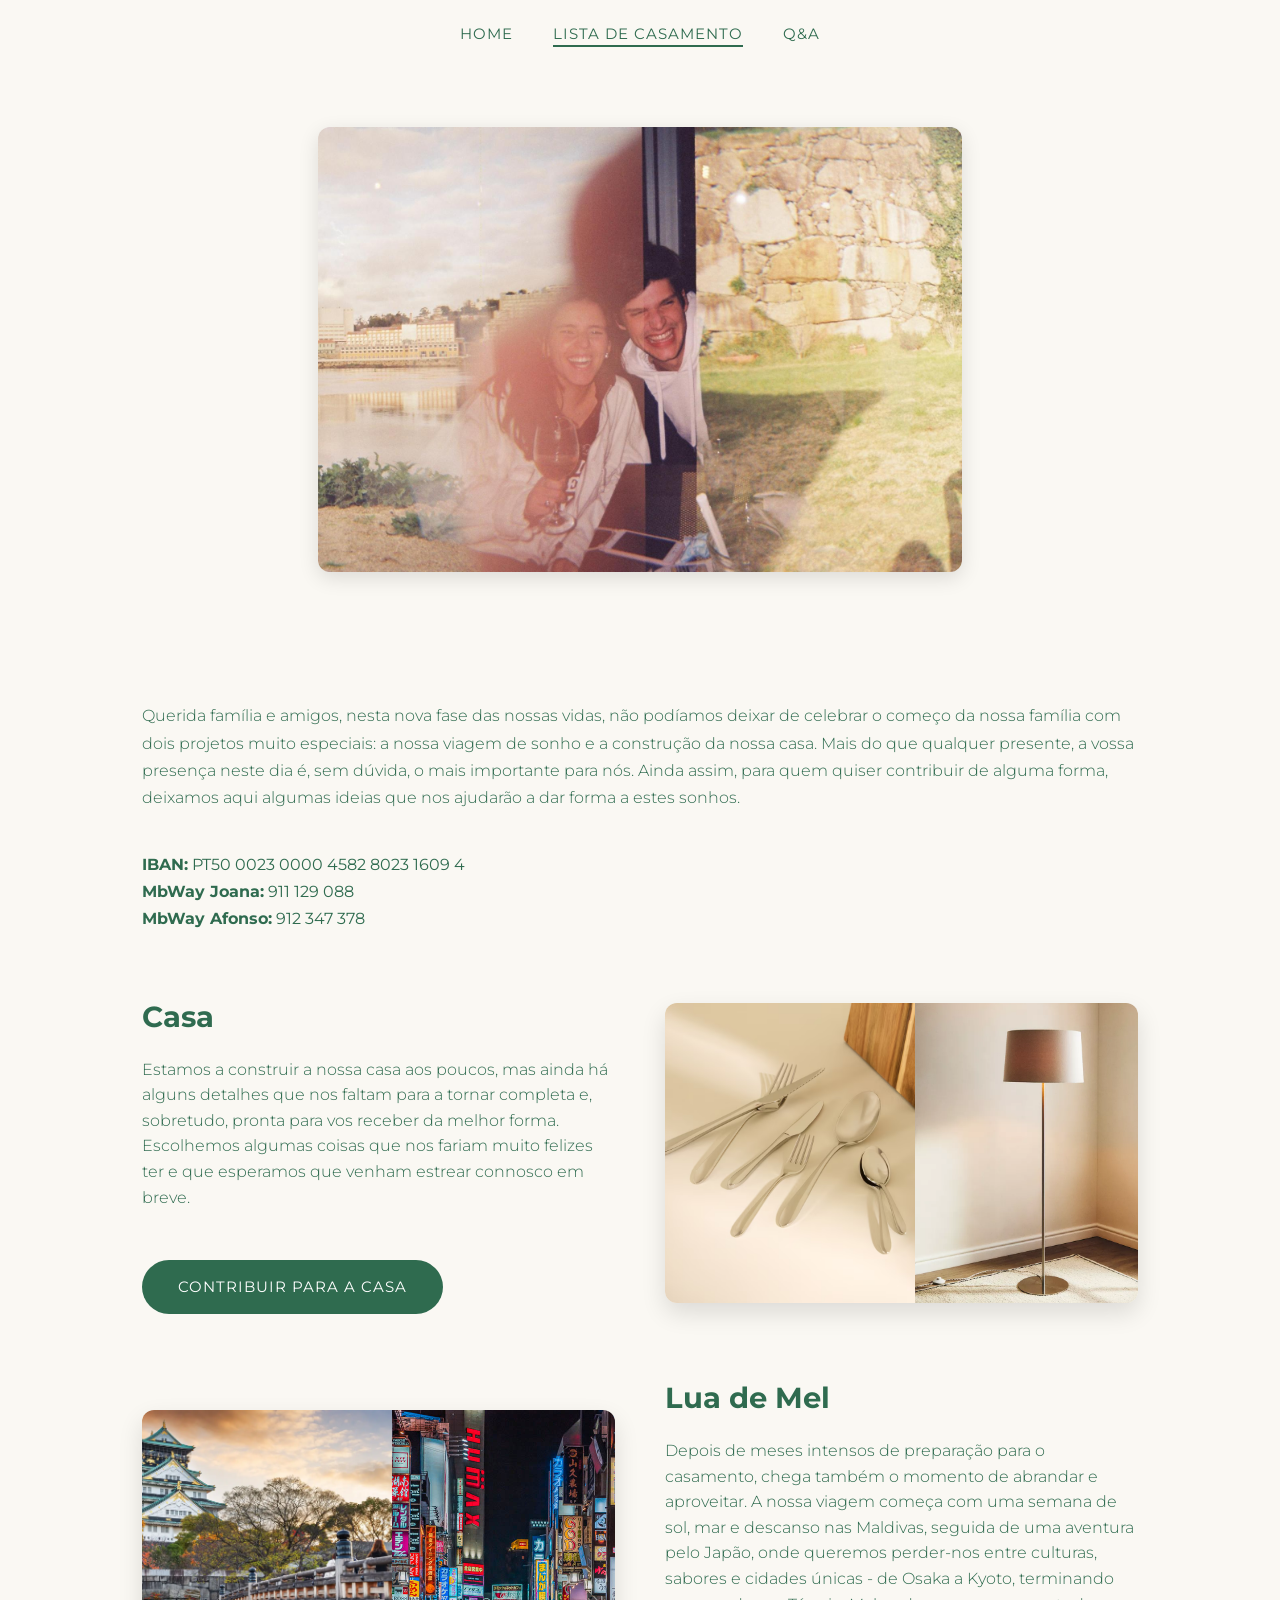
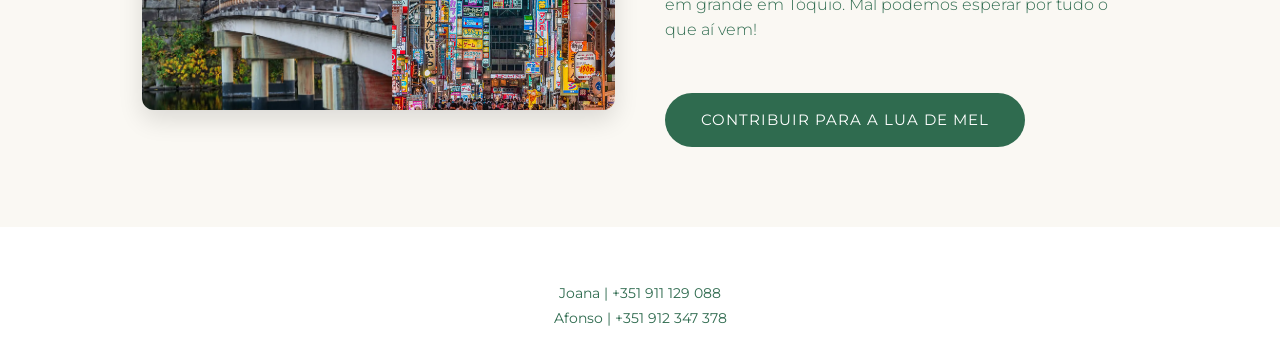
==== lista.html @ db582d2a "Add files via upload" ====
<!DOCTYPE html>
<html lang="pt">
<head>
  <meta charset="UTF-8">
  <meta name="viewport" content="width=device-width, initial-scale=1.0">
  <title>Joana & Afonso</title>

  <!-- Google Fonts -->
  <link href="https://fonts.googleapis.com/css2?family=Montserrat:wght@300;400;500&family=Playfair+Display:wght@400;600&display=swap" rel="stylesheet">
  <link href="https://fonts.googleapis.com/css2?family=Raleway:wght@400;700&display=swap" rel="stylesheet">


  <link rel="stylesheet" href="style.css">
</head>
<body>

<!-- MENU -->
<nav class="main-nav">
  <ul>
    <li><a href="index.html">Home</a></li>
    <li><a href="lista.html" class="active">Lista de Casamento</a></li>
    <li><a href="qa.html">Q&amp;A</a></li>
  </ul>
</nav>

<section class="gift-photos">
  <div class="photo-grid">
    <div class="photo-item">
      <img src="Imagens/jueafonso4.jpeg" alt="Joana e Afonso 1">
    </div>
  </div>
</section>

<section class="gift-list">

  <p class="gift-list-intro">
    Querida família e amigos, nesta nova fase das nossas vidas, não podíamos deixar de celebrar o começo da nossa família com dois projetos muito especiais: a nossa viagem de sonho e a construção da nossa casa.
    Mais do que qualquer presente, a vossa presença neste dia é, sem dúvida, o mais importante para nós.
    Ainda assim, para quem quiser contribuir de alguma forma, deixamos aqui algumas ideias que nos ajudarão a dar forma a estes sonhos.
  </p>

  <p>
    <b>IBAN:</b> PT50 0023 0000 4582 8023 1609 4
  </p>
  <p>
    <b>MbWay Joana:</b> 911 129 088
  </p>
  <p>
    <b>MbWay Afonso:</b> 912 347 378
  </p>


<!-- CASA -->
<div class="gift-section">
  <div class="gift-text">
    <h2>Casa</h2>
    <p>
      Estamos a construir a nossa casa aos poucos, mas ainda há alguns detalhes que nos faltam para a tornar completa e, sobretudo, pronta para vos receber da melhor forma.
      Escolhemos algumas coisas que nos fariam muito felizes ter e que esperamos que venham estrear connosco em breve.
    </p>

    <a href="https://docs.google.com/forms/d/e/1FAIpQLSfk8yB2sffYw79Pkmv_kUnTwcWq4MNpGdR9JQ0ivEacNanQ2w/viewform?usp=dialog" class="btn-rsvp">Contribuir para a Casa</a>
  </div>

  <div class="gift-carousel">
    <div class="carousel-track">
      <img src="Imagens/faqueiro2.avif" alt="Casa 1">
      <img src="Imagens/candeeiroquarto.webp" alt="Casa 3">
      <img src="Imagens/espelho.webp" alt="Casa 4">
      <img src="Imagens/mesabaixa.webp" alt="Casa 5">
      <img src="Imagens/bimby.jpg" alt="Casa 2">
      <img src="Imagens/poltrona.webp" alt="Casa 6">
      <img src="Imagens/serviço.webp" alt="Casa 7">
      <img src="Imagens/aparador.webp" alt="Casa 8">
      <img src="Imagens/cadeiras.webp" alt="Casa 9">

      <img src="Imagens/faqueiro2.avif" alt="Casa 1">
      <img src="Imagens/candeeiroquarto.webp" alt="Casa 3">
      <img src="Imagens/espelho.webp" alt="Casa 4">
      <img src="Imagens/mesabaixa.webp" alt="Casa 5">
      <img src="Imagens/bimby.jpg" alt="Casa 2">
      <img src="Imagens/poltrona.webp" alt="Casa 6">
      <img src="Imagens/serviço.webp" alt="Casa 7">
      <img src="Imagens/aparador.webp" alt="Casa 8">
      <img src="Imagens/cadeiras.webp" alt="Casa 9">
    </div>
  </div>
</div>

<!-- LUA DE MEL -->
<div class="gift-section reverse">
  <div class="gift-text">
    <h2>Lua de Mel</h2>
    <p>
      Depois de meses intensos de preparação para o casamento, chega também o momento de abrandar e aproveitar.
      A nossa viagem começa com uma semana de sol, mar e descanso nas Maldivas, seguida de uma aventura pelo Japão, onde queremos perder-nos entre culturas, sabores e cidades únicas - de Osaka a Kyoto, terminando em grande em Tóquio.
      Mal podemos esperar por tudo o que aí vem! 
    </p>

    <a href="https://docs.google.com/forms/d/e/1FAIpQLSfk8yB2sffYw79Pkmv_kUnTwcWq4MNpGdR9JQ0ivEacNanQ2w/viewform?usp=dialog" class="btn-rsvp">Contribuir para a Lua de Mel</a>
  </div>

  <div class="gift-carousel">
    <div class="carousel-track">
      <img src="Imagens/japao1.webp" alt="Lua de mel 1">
      <img src="Imagens/japao2.jpg" alt="Lua de mel 2">
      <img src="Imagens/maldivas4.jpeg" alt="Lua de mel 3">
      <img src="Imagens/japao3.jpg" alt="Lua de mel 4">
      <img src="Imagens/maldivas1.webp" alt="Lua de mel 5">
      <img src="Imagens/japao4.jpg" alt="Lua de mel 6">
      <img src="Imagens/maldivas2.jpg" alt="Lua de mel 7">
      <img src="Imagens/japao5.jpg" alt="Lua de mel 8">
      <img src="Imagens/maldivas3.avif" alt="Lua de mel 9">

      <img src="Imagens/japao1.webp" alt="Lua de mel 1">
      <img src="Imagens/japao2.jpg" alt="Lua de mel 2">
      <img src="Imagens/maldivas4.jpeg" alt="Lua de mel 3">
      <img src="Imagens/japao3.jpg" alt="Lua de mel 4">
      <img src="Imagens/maldivas1.webp" alt="Lua de mel 5">
      <img src="Imagens/japao4.jpg" alt="Lua de mel 6">
      <img src="Imagens/maldivas2.jpg" alt="Lua de mel 7">
      <img src="Imagens/japao5.jpg" alt="Lua de mel 8">
      <img src="Imagens/maldivas3.avif" alt="Lua de mel 9">
    </div>
  </div>
</div>

</section>

  <!-- FOOTER -->
  <footer>
    <p>
      <br>Joana | +351 911 129 088 
      <br>Afonso | +351 912 347 378
    </p>
  </footer>

</body>
</html>
---- style.css ----
/* RESET */
* {
  margin: 0;
  padding: 0;
  box-sizing: border-box;
}

/* CORES */
:root {
  --green: #2F6B4F;
  --yellow: #F4D35E;
  --light: #FAF8F3;
  --white: #FFFFFF;
}

/* TIPOGRAFIA BASE */
body {
  font-family: 'Montserrat', sans-serif;
  background-color: var(--light);
  color: var(--green);
  line-height: 1.7;
}

h1, h2, h3 {
  font-family: 'Montserrat', serif;
}

/* MENU */
.main-nav {
  position: relative;
  width: 100%;
  z-index: 20;
  background: transparent;
  padding: 20px 0;
   z-index: 10;
}

.main-nav ul {
  display: flex;
  justify-content: center;
  gap: 40px;
  list-style: none;
}

.main-nav a {
  font-family: 'Montserrat', sans-serif;
  font-size: 0.95rem;
  letter-spacing: 1px;
  text-transform: uppercase;
  color: var(--green); /* links verdes */
  text-decoration: none;
  position: relative;
  padding-bottom: 2px;
  transition: color 0.3s ease;
}

.main-nav a::after {
  content: '';
  position: absolute;
  left: 0;
  bottom: -2px;
  height: 2px;
  width: 0;
  background-color: var(--green); /* sublinhado verde */
  transition: width 0.3s ease;
}

.main-nav a:hover::after,
.main-nav a.active::after {
  width: 100%;
}

/* HERO */
.hero {
  height: 100vh; /* reduzido de 100vh para 80vh */
  background-image: url("Imagens/jueafonso5.jpeg");
  background-size: cover;
  background-position: center;
  position: relative;
  display: flex;
  justify-content: center;
  align-items: center;
}


.hero-overlay {
  width: 100%;
  height: 100%;
  background-color: rgba(0, 0, 0, 0.1); /* preto semi-transparente */
  display: flex;
  flex-direction: column;
  align-items: center;
  justify-content: center;
  color: var(--white);
  text-align: center;
  gap: 20px;
}

.hero-name h1 {
  font-family: 'Raleway', sans-serif; /* moderna e elegante */
  font-size: 4rem;
  color: var(--green);
  margin: 0;
  font-weight: 300;
  text-align: center;
  letter-spacing: 5px;
}
.date {
  font-size: 2rem; /* maior que antes */
  font-weight: 500;
  margin-top: 10px;
  color: var(--white);
  letter-spacing: 1px;
}

/* COUNTDOWN HERO */
.countdown-hero {
  height: 60vh;
  background-image: url("Imagens/jueafonso5.jpeg");
  background-size: cover;
  background-position: center;
  display: flex;
  justify-content: center;
  align-items: center;
}

.hero-countdown {
  background-color: rgba(255, 255, 255, 0.25); /* leve transparente */
  backdrop-filter: blur(6px);
  padding: 16px 28px;
  border-radius: 40px;
  display: flex;
  align-items: center;
  gap: 14px;
  font-size: 1rem;
  white-space: nowrap;
}


.hero-countdown strong {
  font-family: 'Montserrat', serif;
  font-size: 1.5rem;
  color: var(--white);
}

/* TIMELINE */
.timeline {
  padding: 80px 10%;
  max-width: 1000px;
  margin: 0 auto;
}

.timeline h2 {
  text-align: center;
  margin-bottom: 60px;
}

/* ITEM */
.timeline-item {
  display: flex;
  gap: 40px;
  position: relative;
  padding-left: 20px;
  margin-bottom: 60px;
}

/* linha vertical */
.timeline-item::before {
  content: '';
  position: absolute;
  left: 120px;
  top: 0;
  width: 2px;
  height: 100%;
  background-color: rgba(47, 107, 79, 0.2);
}

/* hora */
.timeline-time {
  min-width: 100px;
  font-size: 1.2rem;
  font-weight: 600;
  color: var(--green);
  text-align: right;
  padding-right: 20px;
}

.timeline-dot {
  position: absolute;
  left: 114px; /* centro da linha */
  top: 12px;   /* alinhada com o texto da hora */
  width: 14px;
  height: 14px;
  background-color: var(--white);
  border: 3px solid var(--green);
  border-radius: 50%;
  z-index: 2;
  box-shadow: 0 4px 10px rgba(0,0,0,0.15);
}

/* CARD */
.timeline-card {
  display: flex;
  background-color: var(--white);
  border-radius: 18px;
  overflow: hidden;
  box-shadow: 0 10px 30px rgba(0,0,0,0.08);
  flex: 1;
}

/* TEXTO */
.timeline-text {
  padding: 30px;
  flex: 1;
}

.timeline-text h3 {
  margin-bottom: 8px;
}

.timeline-text p {
  margin-bottom: 18px;
  line-height: 1.5;
}

/* IMAGEM */
.timeline-image {
  width: 240px;
}

.timeline-image img {
  width: 100%;
  height: 100%;
  object-fit: cover;
}

/* BOTÃO */
.timeline-btn {
  display: inline-block;
  padding: 8px 20px;
  border-radius: 30px;
  border: 1px solid var(--green);
  color: var(--green);
  text-decoration: none;
  font-size: 0.9rem;
  transition: all 0.3s ease;
}

.timeline-btn:hover {
  background-color: var(--green);
  color: var(--white);
}

/* RESPONSIVO */
@media (max-width: 800px) {
  .timeline-card {
    flex-direction: column;
  }

  .timeline-image {
    width: 100%;
    height: 180px;
  }

  .timeline-item::before {
    display: none;
  }

  .timeline-dot {
    display: none;
  }

  .timeline-item {
    padding-left: 0;
    gap: 20px;
  }

  .timeline-time {
    text-align: left;
  }
}


/* RESPONSIVO */
@media (max-width: 700px) {
  .timeline-item {
    flex-direction: column;
    padding-left: 0;
  }

  .timeline-item::before {
    display: none;
  }

  .timeline-time {
    text-align: left;
    font-size: 1.1rem;
  }
}

/* RESPONSIVO */
@media (max-width: 900px) {
  .hero h1 {
    font-size: 3rem;
    margin-top: 50px;
  }
}

@media (max-width: 600px) {
  .hero-countdown {
    font-size: 0.9rem;
    padding: 12px 20px;
    gap: 10px;
  }

  .hero-countdown strong {
    font-size: 1.3rem;
  }

  .main-nav ul {
    gap: 20px;
  }

  .main-nav a {
    font-size: 0.85rem;
  }
}

/* BOTÃO RSVP */
.intro-cta {
  margin-top: 40px;
}

.btn-rsvp {
  display: inline-block;
  margin: 30px auto 0;
  padding: 14px 36px;

  background-color: var(--green);
  color: var(--white);
  text-decoration: none;
  font-family: 'Montserrat', sans-serif;
  font-size: 0.95rem;
  letter-spacing: 1px;
  text-transform: uppercase;

  border-radius: 30px;
  transition: background-color 0.3s ease, transform 0.2s ease;
}

.btn-rsvp:hover {
  background-color: transparent;
  color: var(--green);
  box-shadow: inset 0 0 0 2px var(--green);
}


/* INTRO, LOCATION, FOOTER */
section {
  padding: 80px 10%;
}

.intro {
  text-align: center;
}

.intro h2 {
  margin-bottom: 20px;
}

.intro p {
  max-width: 700px;
  margin: 0 auto 15px;
}

.location {
  display: flex;
  gap: 50px;
  align-items: center;
}

.location.reverse {
  flex-direction: row-reverse;
  background-color: var(--white);
}

.location-image img {
  width: 100%;
  max-width: 450px;
  border-radius: 12px;
}

.location-text h3 {
  margin-bottom: 15px;
}

.location-text .details {
  margin-top: 15px;
  font-weight: 500;
}

.agenda {
  background-color: var(--green);
  color: var(--white);
  text-align: center;
}

.agenda h2 {
  margin-bottom: 30px;
}

.agenda ul {
  list-style: none;
  max-width: 400px;
  margin: 0 auto;
}

.agenda li {
  display: flex;
  justify-content: space-between;
  padding: 12px 0;
  border-bottom: 1px solid rgba(255,255,255,0.3);
}

.agenda span {
  color: var(--yellow);
  font-weight: 500;
}

footer {
  text-align: center;
  padding: 30px;
  background-color: var(--white);
  font-size: 0.9rem;
}

/* RESPONSIVO */
@media (max-width: 900px) {
  section {
    padding: 60px 8%;
  }

  .location,
  .location.reverse {
    flex-direction: column;
    text-align: center;
  }

  .hero h1 {
    font-size: 3rem;
    margin-top: 50px;
  }
}

@media (max-width: 600px) {
  .hero-countdown {
    font-size: 0.9rem;
    padding: 12px 20px;
    gap: 10px;
  }

  .hero-countdown strong {
    font-size: 1.3rem;
  }

  .main-nav ul {
    gap: 20px;
  }

  .main-nav a {
    font-size: 0.85rem;
  }
}

/* LISTA DE CASAMENTO */
.gift-list {
  padding: 120px 8% 80px;
  max-width: 1200px;
  margin: 0 auto;
  text-align: left;
}

.gift-list h1 {
  margin-bottom: 15px;
}

.gift-list-intro {
  margin-bottom: 40px;
  font-weight: 300;
}

label {
  font-size: 0.85rem;
  text-transform: uppercase;
  letter-spacing: 1px;
  margin-bottom: 6px;
}

input,
select,
textarea {
  padding: 12px 14px;
  border-radius: 8px;
  border: 1px solid rgba(47, 107, 79, 0.3);
  font-family: 'Montserrat', sans-serif;
  font-size: 0.95rem;
}

input:focus,
select:focus,
textarea:focus {
  outline: none;
  border-color: var(--green);
}

/* FTG LISTA */
.gift-photos {
  max-width: 900px;
  margin: 60px auto 10px;
  padding: 0 10%;
}

.photo-item {
  overflow: hidden;
  border-radius: 12px;
  box-shadow: 0 6px 20px rgba(0,0,0,0.12);
  transition: transform 0.3s ease;
}

.photo-item img {
  width: 100%;
  height: 100%;
  object-fit: cover;
  display: block;
  transition: transform 0.3s ease;
}

.photo-item:hover img {
  transform: scale(1.05);
}

/* GIFT SECTIONS */
.gift-section {
  display: flex;
  align-items: center;
  justify-content: space-between;
  gap: 50px;
  margin-top: 60px;
  text-align: left;
}

.gift-section.reverse {
  flex-direction: row-reverse;
}

.gift-text {
  flex: 1;
}

.gift-text h2 {
  font-size: 1.8rem;
  margin-bottom: 15px;
}

.gift-text p {
  margin-bottom: 20px;
  font-weight: 300;
  line-height: 1.6;
}

.gift-image {
  flex: 1;
}

.gift-image img {
  width: 100%;
  max-width: 420px;
  border-radius: 12px;
  object-fit: cover;
  box-shadow: 0 10px 25px rgba(0,0,0,0.12);
}

/* CARROSSEL CONTÍNUO */
.gift-carousel {
  flex: 1;
  overflow: hidden;
  border-radius: 12px;
  box-shadow: 0 10px 25px rgba(0,0,0,0.12);
}

.carousel-track {
  display: flex;
  width: max-content;
  animation: scroll 20s linear infinite;

}

.carousel-track img {
  width: 250px;
  height: 300px;
  object-fit: cover;
  flex-shrink: 0;

}

/* ANIMAÇÃO CONTÍNUA */
@keyframes scroll {
  0% {
    transform: translateX(0);
  }
  100% {
    transform: translateX(-50%);
  }
}

.qa-item {
  border-bottom: 1px solid #ddd;
  padding: 15px 0;
  cursor: pointer;
}

.qa-item h3 {
  margin: 0;
}

.qa-item p {
  display: none;
  margin-top: 10px;
}

.qa-item.active p {
  display: block;
}

.photo-collage {
  text-align: center;
  padding: 60px 20px;
}

.collage-grid {
  display: grid;
  grid-template-columns: repeat(3, 1fr);
  gap: 20px;
  max-width: 900px;
  margin: 0 auto;
}

.collage-grid img {
  width: 100%;
  height: 300px;
  object-fit: cover;
  border-radius: 12px;
  transition: transform 0.3s ease, box-shadow 0.3s ease;
}

/* efeito giro ao passar o rato */
.collage-grid img:hover {
  transform: scale(1.05) rotate(1deg);
  box-shadow: 0 10px 25px rgba(0,0,0,0.2);
}

/* layout mais dinâmico */
.collage-grid img:nth-child(1) {
  transform: rotate(-2deg);
}

.collage-grid img:nth-child(2) {
  transform: rotate(2deg);
}

.collage-grid img:nth-child(3) {
  transform: rotate(-1deg);
}
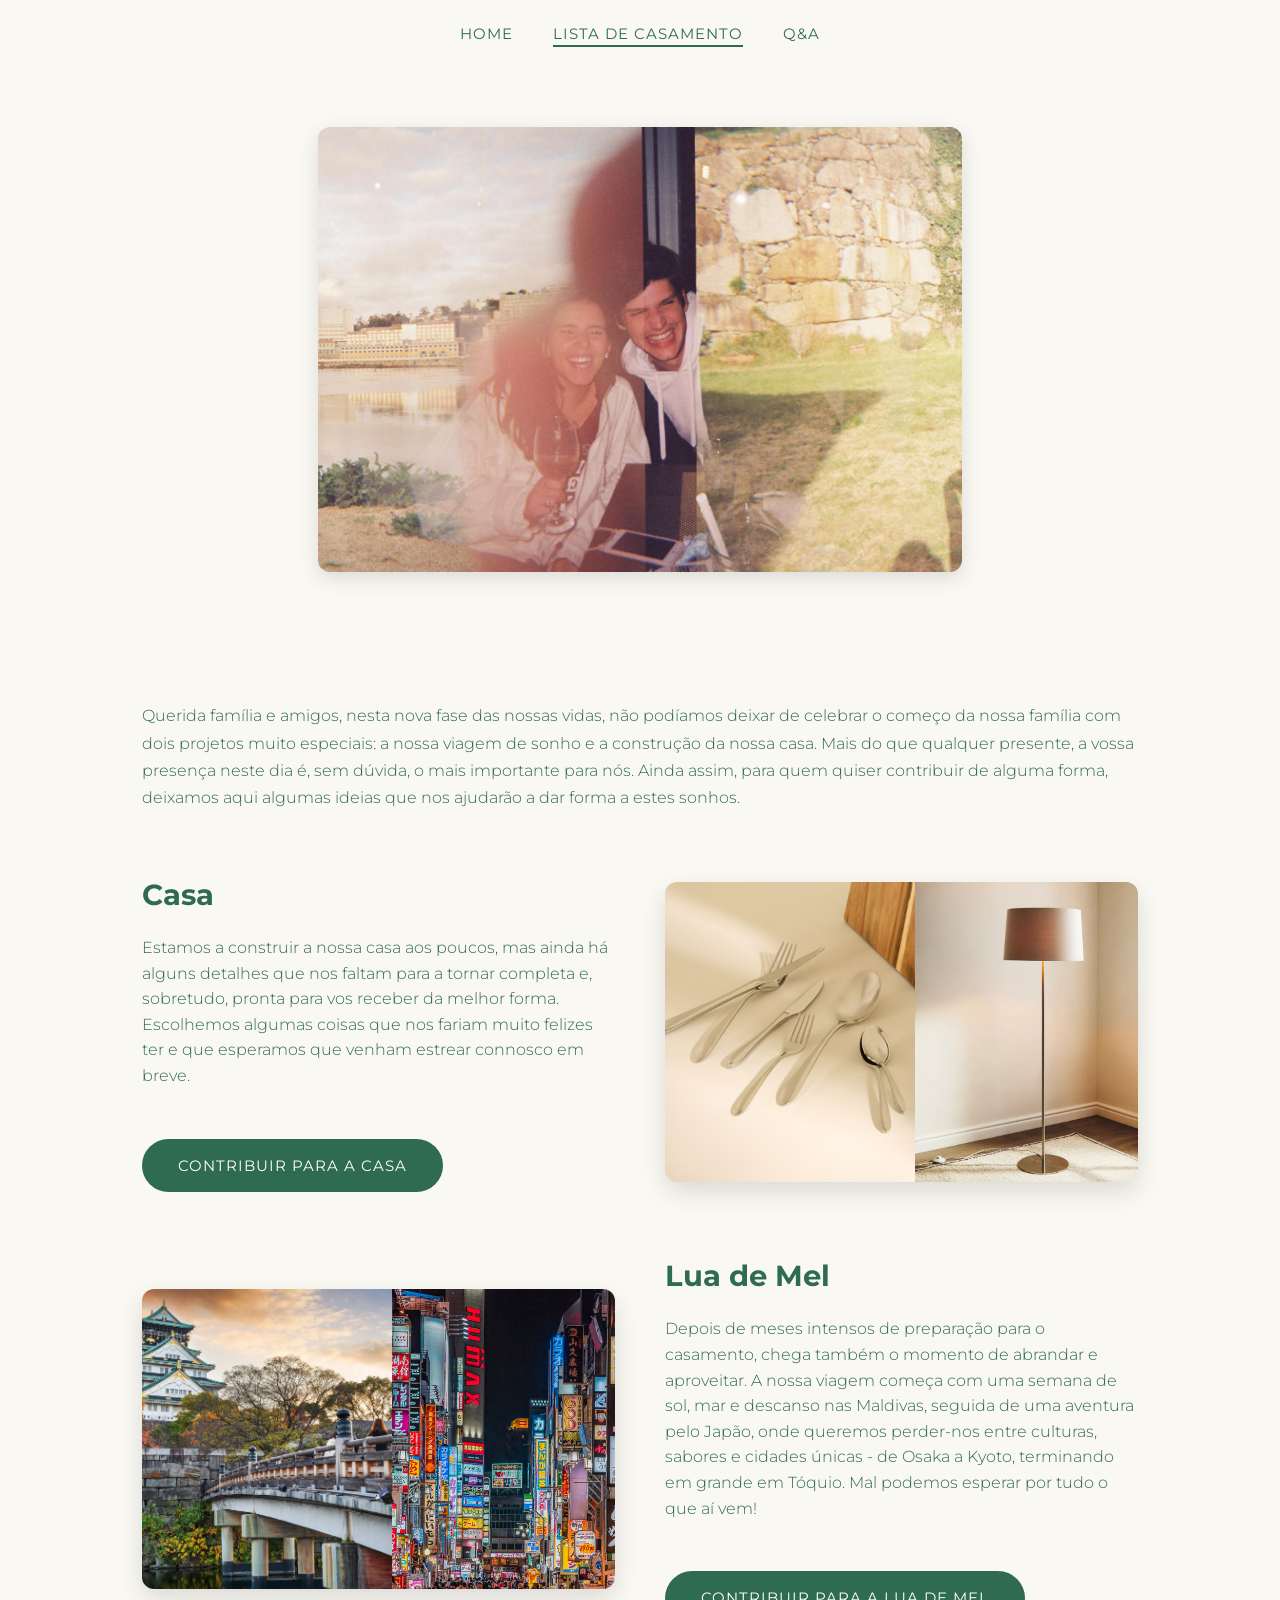
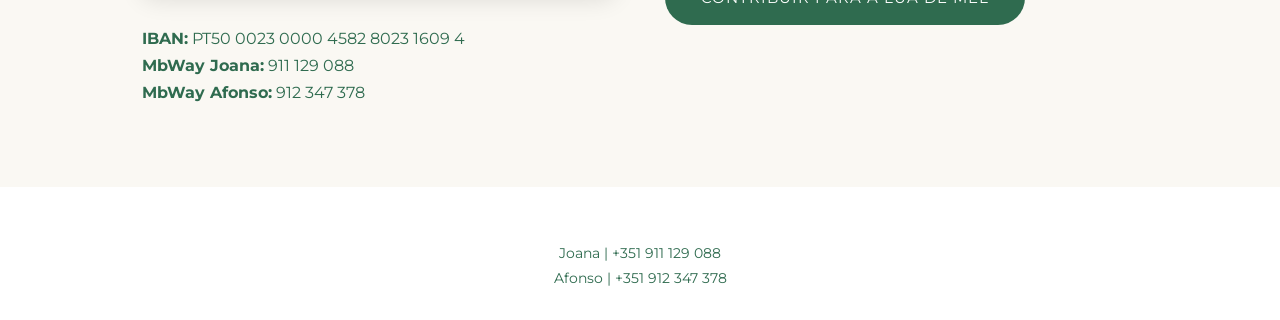
==== commit d1951f5c: "Update lista.html" ====
--- a/lista.html
+++ b/lista.html
@@ -37,16 +37,6 @@
     Querida família e amigos, nesta nova fase das nossas vidas, não podíamos deixar de celebrar o começo da nossa família com dois projetos muito especiais: a nossa viagem de sonho e a construção da nossa casa.
     Mais do que qualquer presente, a vossa presença neste dia é, sem dúvida, o mais importante para nós.
     Ainda assim, para quem quiser contribuir de alguma forma, deixamos aqui algumas ideias que nos ajudarão a dar forma a estes sonhos.
-  </p>
-
-  <p>
-    <b>IBAN:</b> PT50 0023 0000 4582 8023 1609 4
-  </p>
-  <p>
-    <b>MbWay Joana:</b> 911 129 088
-  </p>
-  <p>
-    <b>MbWay Afonso:</b> 912 347 378
   </p>
 
 
@@ -125,6 +115,16 @@
   </div>
 </div>
 
+  <p>
+    <b>IBAN:</b> PT50 0023 0000 4582 8023 1609 4
+  </p>
+  <p>
+    <b>MbWay Joana:</b> 911 129 088
+  </p>
+  <p>
+    <b>MbWay Afonso:</b> 912 347 378
+  </p>
+
 </section>
 
   <!-- FOOTER -->
@@ -136,4 +136,4 @@
   </footer>
 
 </body>
-</html>+</html>
--- a/style.css
+++ b/style.css
@@ -326,6 +326,20 @@
   }
 }
 
+@media (max-width: 768px) {
+  .main-nav {
+    padding: 15px 0;
+  }
+
+  .main-nav ul {
+    gap: 10px;
+  }
+
+  .main-nav a {
+    font-size: 0.75rem;
+  }
+}
+
 /* BOTÃO RSVP */
 .intro-cta {
   margin-top: 40px;
@@ -352,6 +366,15 @@
   background-color: transparent;
   color: var(--green);
   box-shadow: inset 0 0 0 2px var(--green);
+}
+
+@media (max-width: 768px) {
+  .btn-rsvp {
+    width: 100%;
+    text-align: center;
+    padding: 16px;
+    font-size: 0.9rem;
+  }
 }
 
 
@@ -672,3 +695,203 @@
   transform: rotate(-1deg);
 }
 
+/* =========================
+   📱 MOBILE FIXES (COLAGEM + GERAL)
+   ========================= */
+
+@media (max-width: 768px) {
+
+  /* HERO */
+  .hero-name h1 {
+    font-size: 2rem;
+    letter-spacing: 2px;
+    padding: 0 10px;
+  }
+
+  .date {
+    font-size: 1.2rem;
+  }
+
+  .hero-countdown {
+    flex-wrap: wrap;
+    justify-content: center;
+    gap: 6px;
+    font-size: 0.8rem;
+  }
+
+  .hero-countdown strong {
+    font-size: 1.1rem;
+  }
+
+  .hero-countdown span {
+    display: flex;
+    gap: 4px;
+  }
+
+  /* TIMELINE */
+  .timeline {
+    padding: 60px 6%;
+  }
+
+  .timeline-card {
+    flex-direction: column;
+  }
+
+  .timeline-image {
+    width: 100%;
+    height: 200px;
+  }
+
+  .timeline-time {
+    text-align: left;
+    padding-right: 0;
+    margin-bottom: 10px;
+  }
+
+  .timeline-item::before,
+  .timeline-dot {
+    display: none;
+  }
+
+  /* INTRO */
+  .intro p {
+    font-size: 0.95rem;
+  }
+
+  /* GIFT SECTIONS */
+  .gift-section,
+  .gift-section.reverse {
+    flex-direction: column;
+    text-align: center;
+    gap: 25px;
+  }
+
+  .gift-carousel {
+    width: 100%;
+  }
+
+  .carousel-track img {
+    width: 180px;
+    height: 220px;
+  }
+
+  /* 📸 COLAGEM (IMPORTANTE) */
+  .photo-collage-free {
+    width: 100% !important;
+    height: auto !important;
+    position: relative;
+    padding: 20px 0;
+  }
+
+  .photo-collage-free img {
+    position: relative !important;
+    width: 90% !important;
+    height: auto !important;
+    margin: 10px auto;
+    display: block;
+    transform: none !important;
+  }
+
+  .collage-text {
+    position: static !important;
+    text-align: center;
+    margin-top: 10px;
+    font-size: 22px;
+  }
+
+  /* GRID (LISTA / OUTROS) */
+  .collage-grid {
+    grid-template-columns: 1fr;
+  }
+
+  .collage-grid img {
+    height: 220px;
+  }
+
+  /* NAV */
+  .main-nav ul {
+    gap: 15px;
+    flex-wrap: wrap;
+  }
+
+  .main-nav a {
+    font-size: 0.8rem;
+  }
+}
+
+  @media (max-width: 768px) {
+  .hero {
+    height: 85vh;
+    padding: 20px;
+  }
+
+  .hero-overlay {
+    padding: 20px;
+    gap: 10px;
+  }
+}
+@media (max-width: 768px) {
+  .timeline {
+    padding: 50px 5%;
+  }
+
+  .timeline-item {
+    flex-direction: column;
+    gap: 10px;
+    margin-bottom: 40px;
+  }
+
+  .timeline-time {
+    font-size: 1rem;
+    font-weight: 600;
+  }
+
+  .timeline-card {
+    border-radius: 14px;
+  }
+
+  .timeline-text {
+    padding: 20px;
+    text-align: center;
+  }
+
+  .timeline-image {
+    height: 180px;
+  }
+
+  .timeline-btn {
+    margin-top: 10px;
+  }
+}
+
+@media (max-width: 768px) {
+  .gift-list {
+    padding: 80px 6% 40px;
+    text-align: center;
+  }
+
+  .gift-text p {
+    font-size: 0.95rem;
+  }
+}
+
+.qa-item {
+  padding: 18px 0;
+}
+
+.qa-item h3 {
+  font-size: 1rem;
+}
+
+.qa-item p {
+  font-size: 0.95rem;
+}
+body {
+  -webkit-tap-highlight-color: transparent;
+}
+
+@media (max-width: 768px) {
+  .hero {
+    background-position: 70% center;
+  }
+}
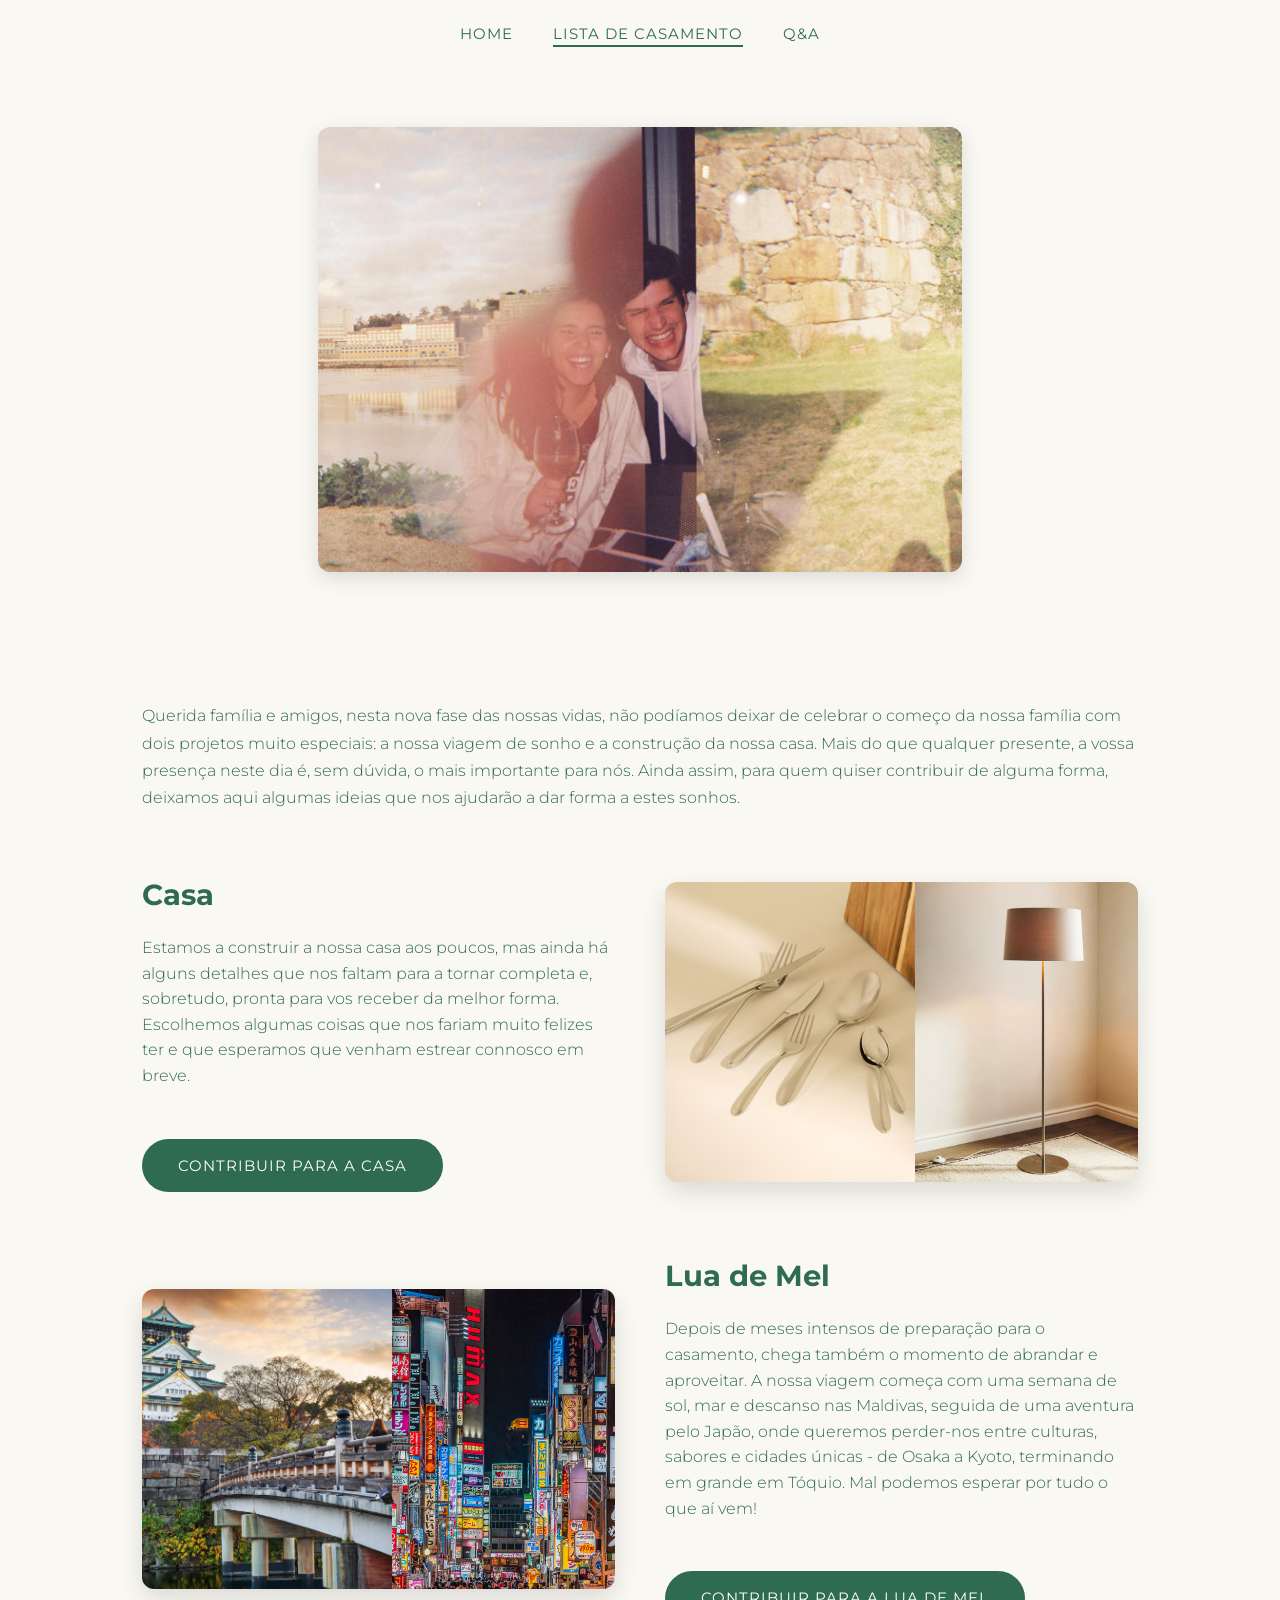
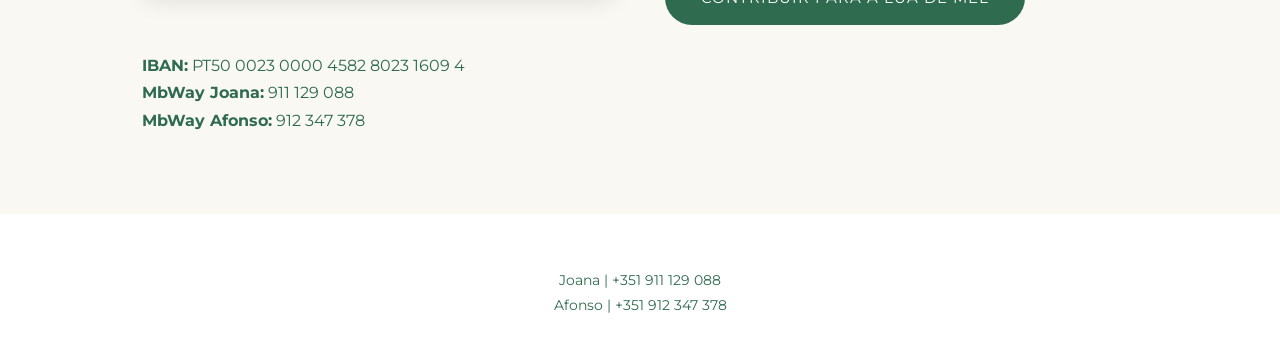
==== commit 05b3f6b3: "Update lista.html" ====
--- a/lista.html
+++ b/lista.html
@@ -116,6 +116,8 @@
 </div>
 
   <p>
+    <br>
+    
     <b>IBAN:</b> PT50 0023 0000 4582 8023 1609 4
   </p>
   <p>
